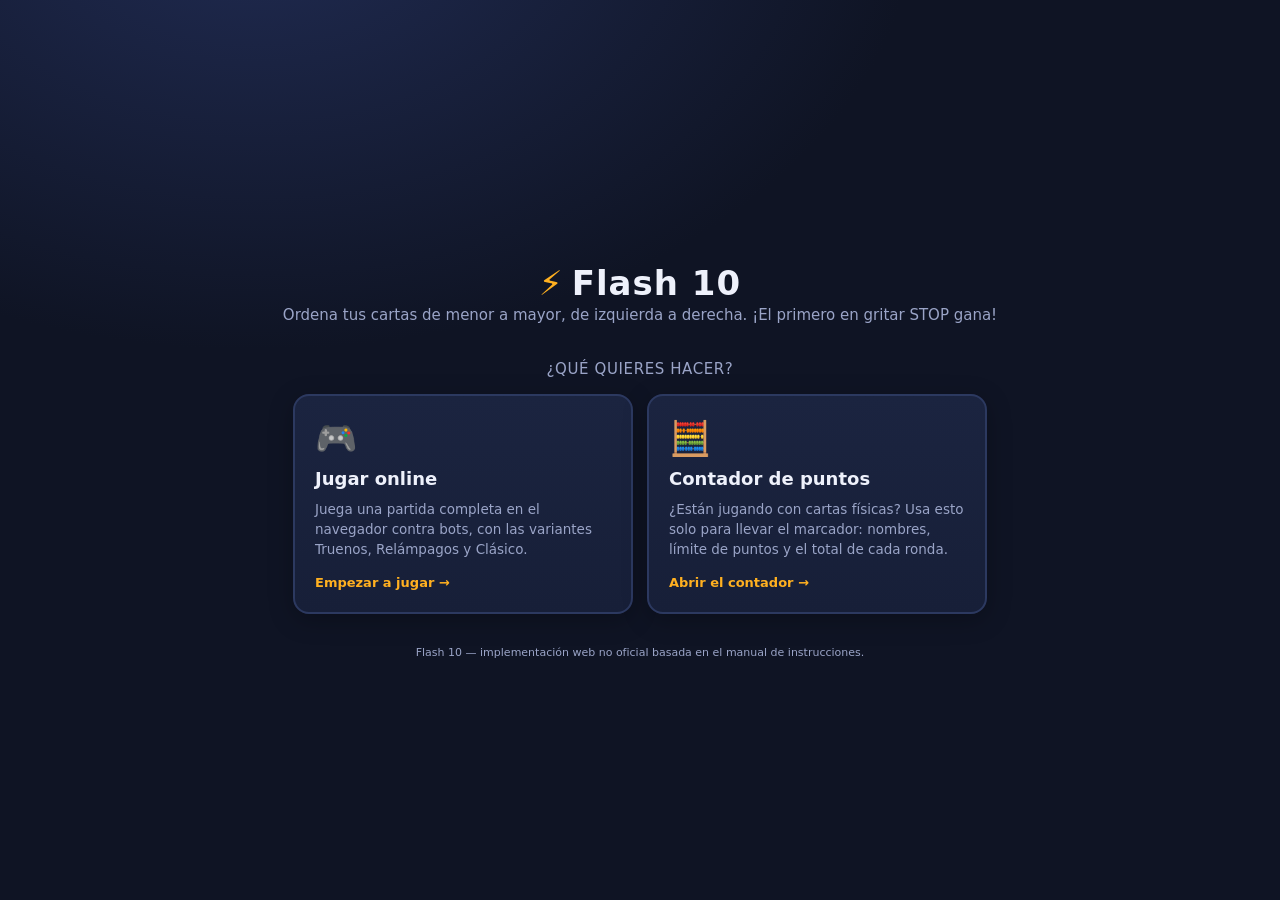
==== index.html @ a61d8c2f "Flash10" ====
<!DOCTYPE html>
<html lang="es">
<head>
<meta charset="UTF-8">
<meta name="viewport" content="width=device-width, initial-scale=1.0, viewport-fit=cover">
<title>Flash 10</title>
<link rel="stylesheet" href="css/base.css">
<link rel="stylesheet" href="css/index.css">
</head>
<body>
<div id="app">
  <h1><span class="bolt">⚡</span> Flash 10</h1>
  <p class="subtitle">Ordena tus cartas de menor a mayor, de izquierda a derecha. ¡El primero en gritar STOP gana!</p>

  <p class="question">¿Qué quieres hacer?</p>
  <div class="choices">
    <a class="choice-card" href="juego.html">
      <div class="ic">🎮</div>
      <h2>Jugar online</h2>
      <p>Juega una partida completa en el navegador contra bots, con las variantes Truenos, Relámpagos y Clásico.</p>
      <div class="go">Empezar a jugar →</div>
    </a>
    <a class="choice-card" href="marcador.html">
      <div class="ic">🧮</div>
      <h2>Contador de puntos</h2>
      <p>¿Están jugando con cartas físicas? Usa esto solo para llevar el marcador: nombres, límite de puntos y el total de cada ronda.</p>
      <div class="go">Abrir el contador →</div>
    </a>
  </div>

  <footer>Flash 10 — implementación web no oficial basada en el manual de instrucciones.</footer>
</div>
</body>
</html>
---- css/base.css ----
/*
  Flash 10 — estilos base compartidos por las tres páginas
  (index.html, juego.html, marcador.html).
  Cada página además carga su propio css/<pagina>.css con lo específico.
*/

:root{
  --bg1:#0f1424;
  --panel:#1b2440;
  --panel-border:#2c3960;
  --accent:#ffb020;
  --accent2:#4fd1c5;
  --danger:#ff5d5d;
  --good:#4ade80;
  --text:#eef1fb;
  --text-dim:#9aa4c7;
}

*{ box-sizing:border-box; }

html,body{
  margin:0; padding:0; min-height:100%;
  background:radial-gradient(1200px 800px at 20% -10%, #202b52 0%, var(--bg1) 55%), var(--bg1);
  color:var(--text);
  font-family:'Segoe UI', system-ui, -apple-system, Roboto, Arial, sans-serif;
  overflow-x:hidden;
  -webkit-text-size-adjust:100%;
}

/* Utilidad para mostrar/ocultar secciones vía JS (classList.toggle('hidden')) */
.hidden{ display:none !important; }

/* Enlace "← Menú" para volver a la página de inicio */
.back-link{
  display:inline-block; color:var(--text-dim); font-size:13px;
  text-decoration:none; margin-bottom:8px; padding:4px 0;
}

/* Tarjeta contenedora usada en la mayoría de las secciones */
.panel{
  background:linear-gradient(180deg, var(--panel), #171f38);
  border:1px solid var(--panel-border);
  border-radius:14px;
  padding:14px;
  box-shadow:0 6px 24px rgba(0,0,0,0.25);
}

/* Fila de campos de formulario (label + input) que se pueden envolver en mobile */
.row{ display:flex; flex-wrap:wrap; gap:10px; align-items:flex-end; }
.field{ display:flex; flex-direction:column; gap:6px; flex:1 1 140px; min-width:0; }
.field label{ font-size:11.5px; color:var(--text-dim); text-transform:uppercase; letter-spacing:.5px; }

/* Título de sección dentro de un panel (ej. "Puntos de la ronda actual") */
.section-label{
  font-size:11.5px; color:var(--text-dim); margin-bottom:8px;
  text-transform:uppercase; letter-spacing:.4px;
}

select, input[type=number], input[type=text]{
  background:#0f1730; color:var(--text); border:1px solid var(--panel-border);
  border-radius:9px; padding:11px 12px; font-size:16px; outline:none;
  width:100%; min-height:46px;
  -webkit-appearance:none; appearance:none;
}
select{
  background-image:url("data:image/svg+xml;utf8,<svg xmlns='http://www.w3.org/2000/svg' viewBox='0 0 20 20' fill='%239aa4c7'><path d='M5.5 7.5l4.5 5 4.5-5z'/></svg>");
  background-repeat:no-repeat; background-position:right 10px center; padding-right:32px;
}
select:focus, input:focus{ border-color:var(--accent2); }

button{
  cursor:pointer; border:none; border-radius:10px; padding:12px 18px;
  font-size:14.5px; font-weight:600; letter-spacing:.3px;
  background:var(--accent); color:#1a1200;
  transition:transform .08s ease, filter .12s ease;
  min-height:46px;
  -webkit-tap-highlight-color:transparent;
}
button:hover{ filter:brightness(1.08); }
button:active{ transform:scale(0.97); }
button:disabled{ opacity:.35; cursor:not-allowed; filter:none; transform:none; }
button.secondary{ background:#25315a; color:var(--text); }
button.danger{ background:var(--danger); color:#2a0000; }
button.ghost{ background:transparent; color:var(--text-dim); border:1px solid var(--panel-border); }
button.small{ padding:9px 14px; font-size:13px; min-height:40px; }

.badge{
  display:inline-flex; align-items:center; gap:4px;
  background:#101830; border:1px solid var(--panel-border); border-radius:999px;
  padding:5px 10px; font-size:12px;
}
.badge b{ color:var(--text); }

.actions{ display:flex; gap:10px; flex-wrap:wrap; }

footer{ text-align:center; color:var(--text-dim); font-size:11px; margin-top:24px; }
---- css/index.css ----
/*
  Página de inicio (index.html) — selector "Jugar online" vs "Contador de puntos".
  Requiere css/base.css cargado antes que este archivo.
*/

#app{
  max-width:820px; margin:0 auto; padding:32px 16px calc(24px + env(safe-area-inset-bottom));
  min-height:100vh; display:flex; flex-direction:column; justify-content:center;
}

h1{
  font-size:26px; margin:6px 0 2px; letter-spacing:.5px; text-align:center;
  display:flex; align-items:center; justify-content:center; gap:8px;
}
h1 .bolt{ color:var(--accent); }

.subtitle{ color:var(--text-dim); margin:0 0 28px; font-size:14px; text-align:center; line-height:1.4; }
.question{ font-size:13.5px; color:var(--text-dim); text-align:center; margin:0 0 16px; text-transform:uppercase; letter-spacing:.6px; }

.choices{ display:flex; gap:14px; flex-wrap:wrap; justify-content:center; }
a.choice-card{
  text-decoration:none; color:inherit;
  flex:1 1 280px; max-width:340px;
  background:linear-gradient(180deg, var(--panel), #171f38);
  border:2px solid var(--panel-border);
  border-radius:16px;
  padding:22px 20px;
  box-shadow:0 6px 24px rgba(0,0,0,0.25);
  transition:.15s;
  display:flex; flex-direction:column; gap:10px;
  -webkit-tap-highlight-color:transparent;
}
a.choice-card:hover, a.choice-card:active{ border-color:var(--accent2); transform:translateY(-2px); box-shadow:0 12px 30px rgba(0,0,0,.4); }
a.choice-card .ic{ font-size:34px; }
a.choice-card h2{ margin:0; font-size:18px; }
a.choice-card p{ margin:0; font-size:13.5px; color:var(--text-dim); line-height:1.5; }
a.choice-card .go{ margin-top:6px; font-size:13px; font-weight:700; color:var(--accent); }

footer{ margin-top:32px; padding:0 8px; }

@media (min-width:480px){
  h1{ font-size:34px; letter-spacing:1px; }
  .subtitle{ font-size:15px; margin-bottom:34px; }
  .question{ font-size:15px; }
  #app{ padding-top:40px; }
}
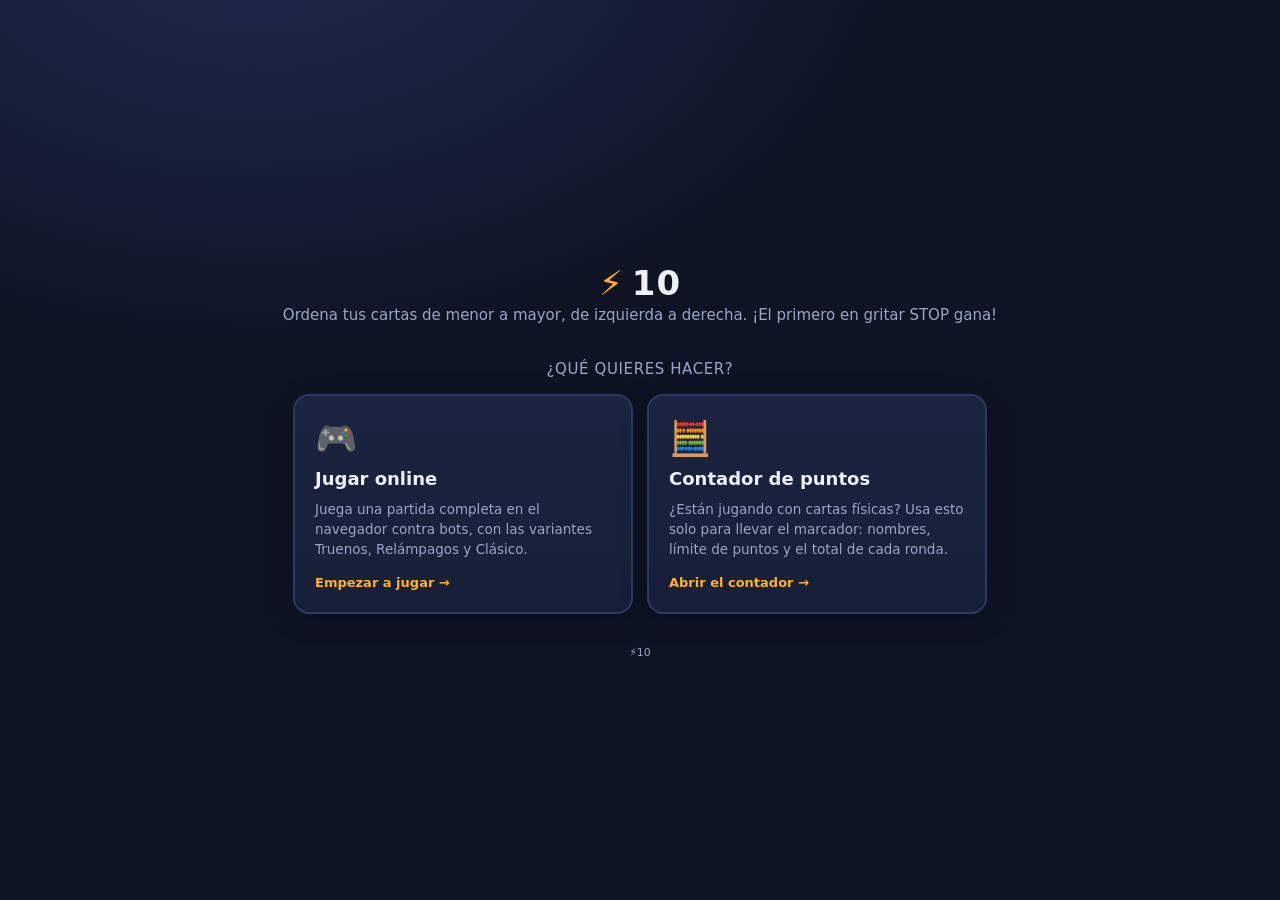
==== commit 11f63743: "minor changes" ====
--- a/index.html
+++ b/index.html
@@ -9,7 +9,7 @@
 </head>
 <body>
 <div id="app">
-  <h1><span class="bolt">⚡</span> Flash 10</h1>
+  <h1><span class="bolt">⚡</span>10</h1>
   <p class="subtitle">Ordena tus cartas de menor a mayor, de izquierda a derecha. ¡El primero en gritar STOP gana!</p>
 
   <p class="question">¿Qué quieres hacer?</p>
@@ -28,7 +28,7 @@
     </a>
   </div>
 
-  <footer>Flash 10 — implementación web no oficial basada en el manual de instrucciones.</footer>
+  <footer <span class="bolt">⚡</span>10</footer>
 </div>
 </body>
 </html>
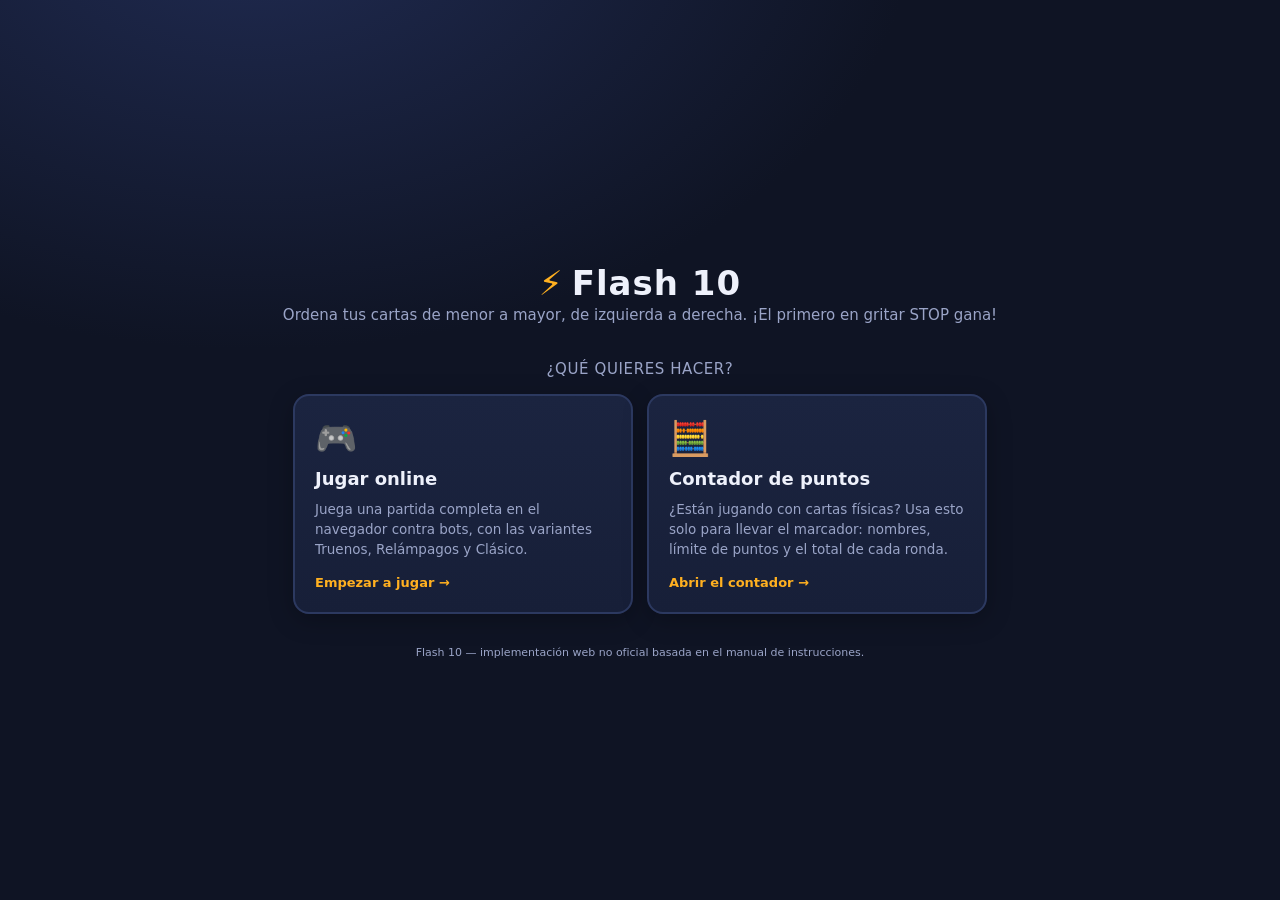
==== commit 4280ca41: "Restaura el footer y el título rotos por el commit "minor changes" El <footer> había quedado con la " ====
--- a/index.html
+++ b/index.html
@@ -9,7 +9,7 @@
 </head>
 <body>
 <div id="app">
-  <h1><span class="bolt">⚡</span>10</h1>
+  <h1><span class="bolt">⚡</span> Flash 10</h1>
   <p class="subtitle">Ordena tus cartas de menor a mayor, de izquierda a derecha. ¡El primero en gritar STOP gana!</p>
 
   <p class="question">¿Qué quieres hacer?</p>
@@ -28,7 +28,7 @@
     </a>
   </div>
 
-  <footer <span class="bolt">⚡</span>10</footer>
+  <footer>Flash 10 — implementación web no oficial basada en el manual de instrucciones.</footer>
 </div>
 </body>
 </html>
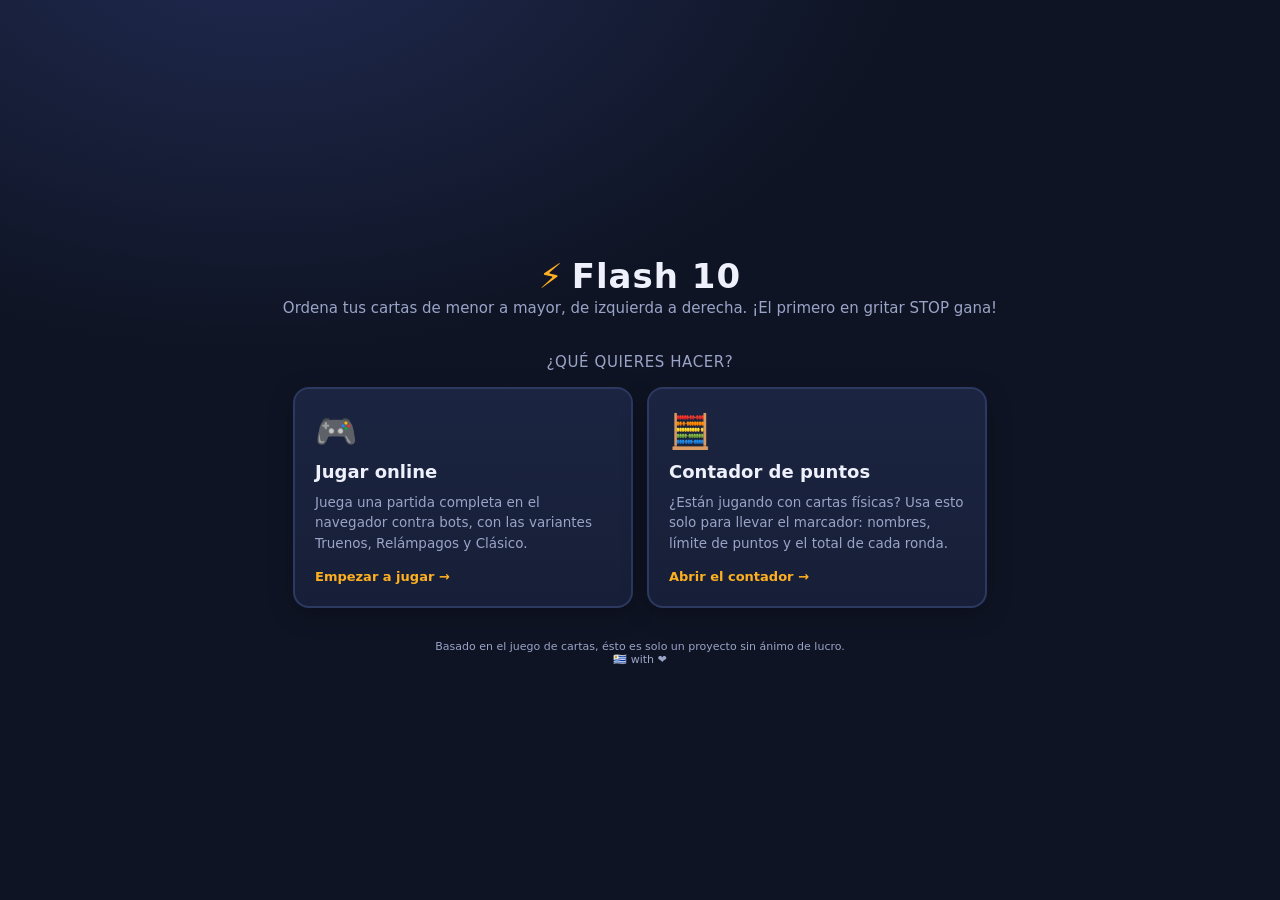
==== commit 48926cd0: "Footer Cambios en el footer" ====
--- a/index.html
+++ b/index.html
@@ -3,7 +3,7 @@
 <head>
 <meta charset="UTF-8">
 <meta name="viewport" content="width=device-width, initial-scale=1.0, viewport-fit=cover">
-<title>Flash 10</title>
+<title>⚡10</title>
 <link rel="stylesheet" href="css/base.css">
 <link rel="stylesheet" href="css/index.css">
 </head>
@@ -28,7 +28,7 @@
     </a>
   </div>
 
-  <footer>Flash 10 — implementación web no oficial basada en el manual de instrucciones.</footer>
+  <footer>Basado en el juego de cartas, ésto es solo un proyecto sin ánimo de lucro.<br>🇺🇾 with ❤️</footer>
 </div>
 </body>
 </html>
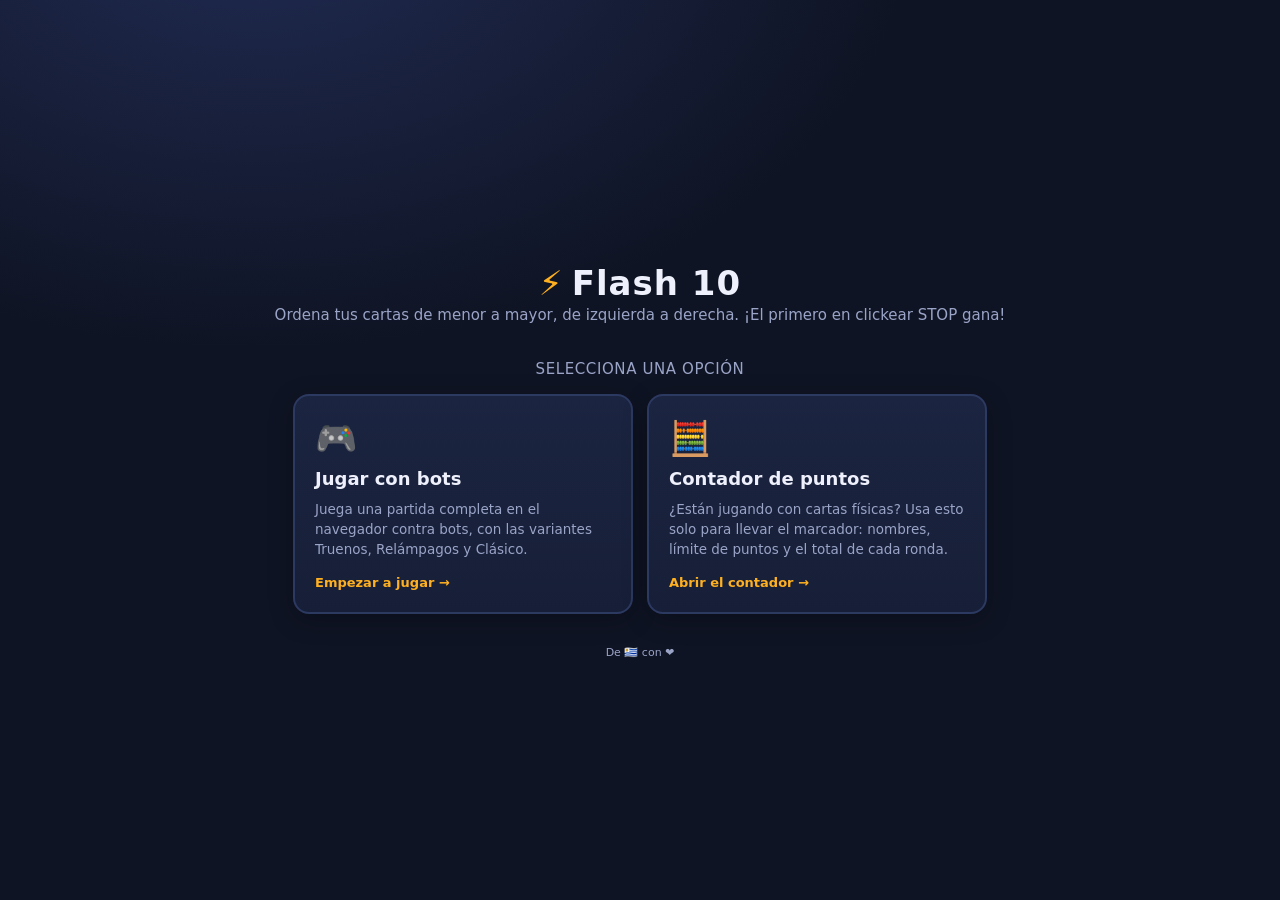
==== commit e0d2358b: "-" ====
--- a/index.html
+++ b/index.html
@@ -6,17 +6,21 @@
 <title>⚡10</title>
 <link rel="stylesheet" href="css/base.css">
 <link rel="stylesheet" href="css/index.css">
+ <link
+    rel="stylesheet"
+    href="https://cdnjs.cloudflare.com/ajax/libs/animate.css/4.1.1/animate.min.css"
+  />
 </head>
 <body>
 <div id="app">
-  <h1><span class="bolt">⚡</span> Flash 10</h1>
-  <p class="subtitle">Ordena tus cartas de menor a mayor, de izquierda a derecha. ¡El primero en gritar STOP gana!</p>
+  <h1><span class="bolt animate__animated animate__flash">⚡</span> Flash 10</h1>
+  <p class="subtitle">Ordena tus cartas de menor a mayor, de izquierda a derecha. ¡El primero en clickear STOP gana!</p>
 
-  <p class="question">¿Qué quieres hacer?</p>
+  <p class="question">SELECCIONA UNA OPCIÓN</p>
   <div class="choices">
     <a class="choice-card" href="juego.html">
       <div class="ic">🎮</div>
-      <h2>Jugar online</h2>
+      <h2>Jugar con bots</h2>
       <p>Juega una partida completa en el navegador contra bots, con las variantes Truenos, Relámpagos y Clásico.</p>
       <div class="go">Empezar a jugar →</div>
     </a>
@@ -28,7 +32,7 @@
     </a>
   </div>
 
-  <footer>Basado en el juego de cartas, ésto es solo un proyecto sin ánimo de lucro.<br>🇺🇾 with ❤️</footer>
+  <footer>De 🇺🇾 con ❤️</footer>
 </div>
 </body>
 </html>
